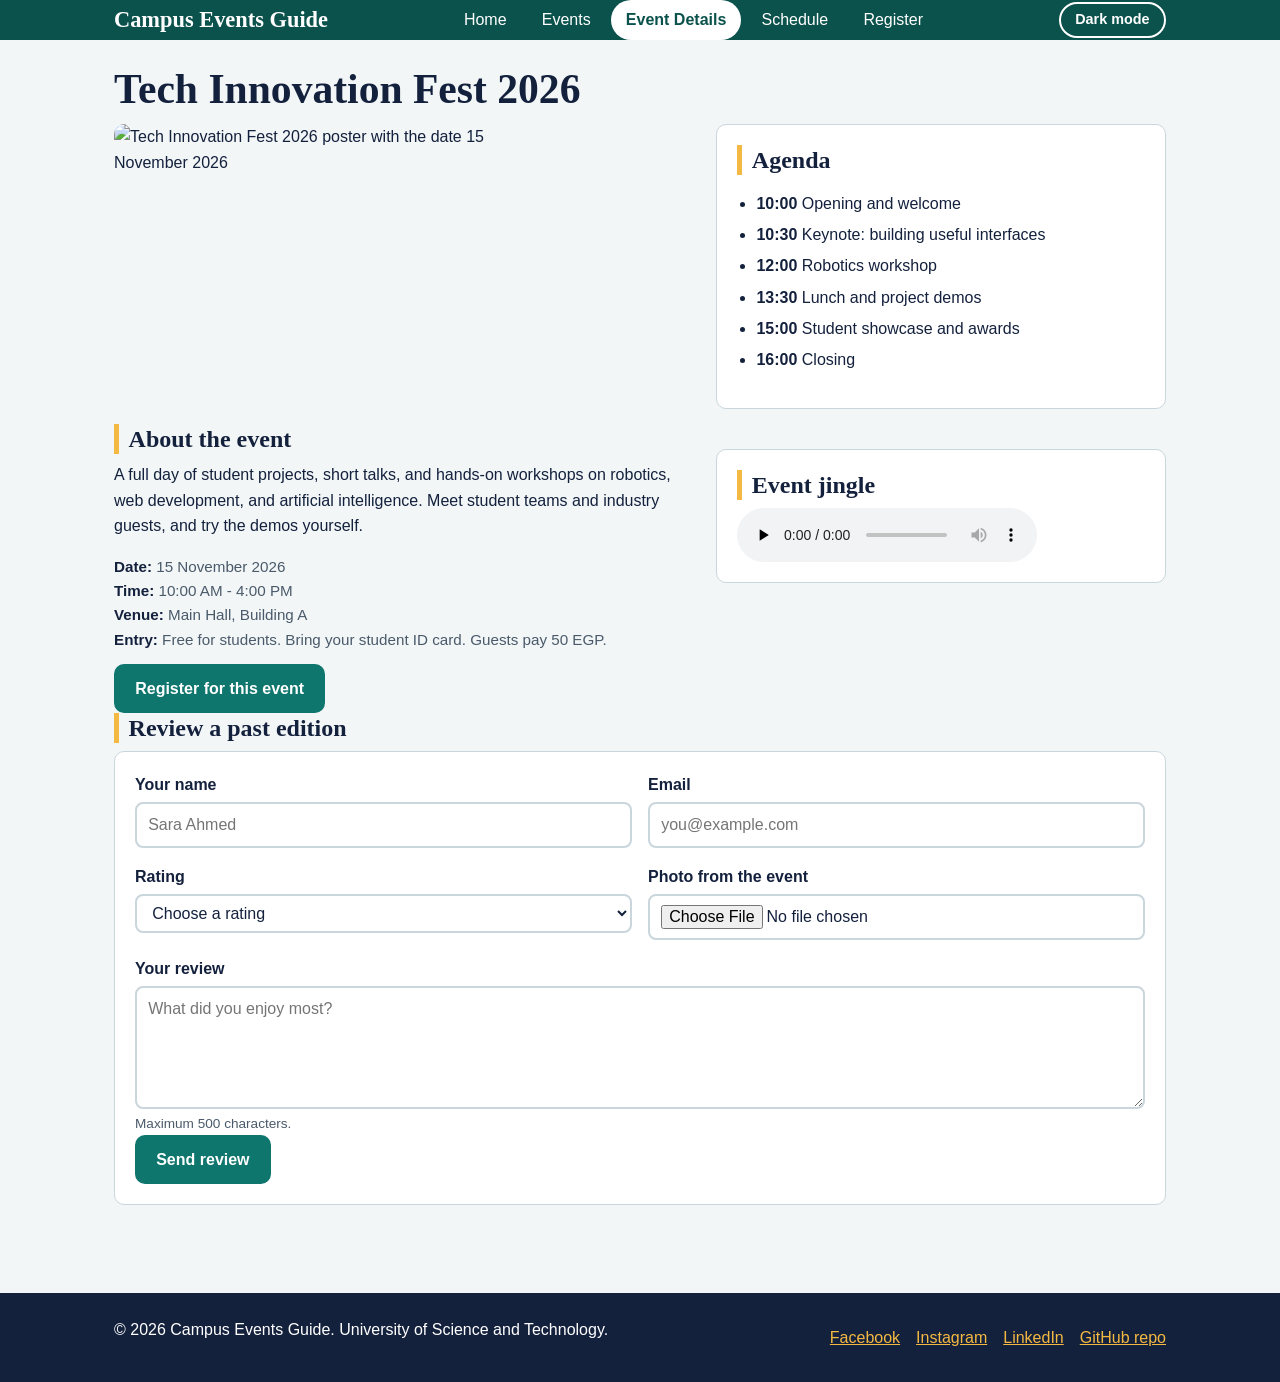
==== event-details.html @ 81b6d0ce "Add files via upload" ====
<!DOCTYPE html>
<html lang="en">

<head>
  <meta charset="UTF-8">
  <meta name="viewport" content="width=device-width, initial-scale=1">
  <title>Tech Innovation Fest 2026 | Campus Events Guide</title>
  <link rel="stylesheet" href="style.css">
</head>

<body>

  <input type="checkbox" id="theme-toggle" class="theme-toggle" aria-label="Toggle dark mode">
  <div class="page">
    <header class="site-header">
      <div class="container header-bar">
        <a class="brand" href="index.html">Campus Events Guide</a>
        <nav class="main-nav" aria-label="Main navigation">
          <ul>
            <li><a href="index.html">Home</a></li>
            <li><a href="events.html">Events</a></li>
            <li><a href="event-details.html" aria-current="page">Event Details</a></li>
            <li><a href="schedule.html">Schedule</a></li>
            <li><a href="registration.html">Register</a></li>
          </ul>
        </nav>
        <label class="toggle-label" for="theme-toggle">Dark mode</label>
      </div>
    </header>
    <main>
      <div class="container">
        <h1>Tech Innovation Fest 2026</h1>
        <div class="detail-layout">
          <article>
            <img src="assets/tech-fest.svg" alt="Tech Innovation Fest 2026 poster with the date 15 November 2026"
              width="400" height="300">
            <h2>About the event</h2>
            <p>A full day of student projects, short talks, and hands-on workshops on robotics, web development, and
              artificial intelligence. Meet student teams and industry guests, and try the demos yourself.</p>
            <ul class="event-meta">
              <li><strong>Date:</strong> 15 November 2026</li>
              <li><strong>Time:</strong> 10:00 AM - 4:00 PM</li>
              <li><strong>Venue:</strong> Main Hall, Building A</li>
              <li><strong>Entry:</strong> Free for students. Bring your student ID card. Guests pay 50 EGP.</li>
            </ul>
            <a class="btn" href="registration.html">Register for this event</a>
          </article>
          <aside>
            <section class="panel" aria-labelledby="agenda-heading">
              <h2 id="agenda-heading">Agenda</h2>
              <ul class="agenda">
                <li><strong>10:00</strong> Opening and welcome</li>
                <li><strong>10:30</strong> Keynote: building useful interfaces</li>
                <li><strong>12:00</strong> Robotics workshop</li>
                <li><strong>13:30</strong> Lunch and project demos</li>
                <li><strong>15:00</strong> Student showcase and awards</li>
                <li><strong>16:00</strong> Closing</li>
              </ul>
            </section>
            <section class="panel" aria-labelledby="media-heading">
              <h2 id="media-heading">Event jingle</h2>
              <audio controls preload="none" src="assets/event-promo.wav">Your browser does not support audio
                playback.</audio>
            </section>
          </aside>
        </div>
        <section aria-labelledby="review-heading">
          <h2 id="review-heading">Review a past edition</h2>
          <form action="#" method="post" enctype="multipart/form-data">
            <div class="form-grid">
              <div class="field">
                <label for="rev-name">Your name</label>
                <input type="text" id="rev-name" name="reviewer" required maxlength="40" placeholder="Sara Ahmed">
              </div>
              <div class="field">
                <label for="rev-email">Email</label>
                <input type="email" id="rev-email" name="email" required placeholder="you@example.com">
              </div>
              <div class="field">
                <label for="rev-rating">Rating</label>
                <select id="rev-rating" name="rating" required>
                  <option value="">Choose a rating</option>
                  <option>5 - Excellent</option>
                  <option>4 - Good</option>
                  <option>3 - Fair</option>
                  <option>2 - Poor</option>
                  <option>1 - Very poor</option>
                </select>
              </div>
              <div class="field">
                <label for="rev-photo">Photo from the event</label>
                <input type="file" id="rev-photo" name="photo" accept="image/*">
              </div>
              <div class="field wide">
                <label for="rev-text">Your review</label>
                <textarea id="rev-text" name="review" rows="4" required maxlength="500"
                  placeholder="What did you enjoy most?"></textarea>
                <span class="hint">Maximum 500 characters.</span>
              </div>
            </div>
            <button class="btn" type="submit">Send review</button>
          </form>
        </section>
      </div>
    </main>
    <footer class="site-footer">
      <div class="container footer-bar">
        <p>&copy; 2026 Campus Events Guide. University of Science and Technology.</p>
        <ul class="social-links" aria-label="Social links">
          <li><a href="https://www.facebook.com/" target="_blank" rel="noopener">Facebook</a></li>
          <li><a href="https://www.instagram.com/" target="_blank" rel="noopener">Instagram</a></li>
          <li><a href="https://www.linkedin.com/" target="_blank" rel="noopener">LinkedIn</a></li>
          <li><a href="https://github.com/yourusername/campus_events_yourname" target="_blank" rel="noopener">GitHub
              repo</a></li>
        </ul>
      </div>
    </footer>
  </div>
</body>

</html>
---- style.css ----
:root {
  --bg: #f2f6f7;
  --surface: #ffffff;
  --text: #14213d;
  --muted: #4a5a6a;
  --primary: #0f766e;
  --primary-dark: #0b524c;
  --accent: #f4b942;
  --border: #c9d6dc;
  --radius: 10px;
  --max-width: 1100px;
}


*,
*::before,
*::after {
  box-sizing: border-box;
}

html {
  scroll-behavior: smooth;
}

body {
  margin: 0;
  font-family: "Segoe UI", Tahoma, Arial, sans-serif;
  line-height: 1.6;
  color: var(--text);
  background: var(--bg);
}

h1,
h2,
h3 {
  font-family: Georgia, "Times New Roman", serif;
  line-height: 1.25;
  margin: 0 0 0.5rem;
}

h1 {
  font-size: 2rem;
}

h2 {
  font-size: 1.5rem;
  border-left: 5px solid var(--accent);
  padding-left: 0.6rem;
}

h3 {
  font-size: 1.15rem;
}

p {
  margin: 0 0 1rem;
}

img,
audio,
video {
  max-width: 100%;
  display: block;
}

img {
  height: auto;
  border-radius: var(--radius);
}

a {
  color: var(--primary);
}


.page {
  background: var(--bg);
  color: var(--text);
  min-height: 100vh;
  display: flex;
  flex-direction: column;
}

.container {
  width: 100%;
  max-width: var(--max-width);
  margin: 0 auto;
  padding: 0 1rem;
}

main {
  flex: 1;
  padding: 1.5rem 0 3rem;
}

section {
  margin-bottom: 2.5rem;
}


.site-header {
  background: var(--primary-dark);
  color: #ffffff;
}

.header-bar {
  display: flex;
  flex-wrap: wrap;
  align-items: center;
  justify-content: space-between;
  gap: 0.75rem;
  padding: 0.9rem 1rem;
}

.brand {
  font-family: Georgia, serif;
  font-size: 1.4rem;
  font-weight: bold;
  color: #ffffff;
  text-decoration: none;
}

.main-nav ul {
  display: flex;
  flex-wrap: wrap;
  gap: 0.4rem;
  list-style: none;
  margin: 0;
  padding: 0;
}

.main-nav a {
  display: block;
  padding: 0.45rem 0.9rem;
  color: #ffffff;
  text-decoration: none;
  border-radius: 999px;
  transition: background 0.25s, color 0.25s;
}

.main-nav a:hover,
.main-nav a:focus-visible {
  background: var(--accent);
  color: #14213d;
}

.main-nav ul li a[aria-current="page"] {
  background: #ffffff;
  color: var(--primary-dark);
  font-weight: 600;
}


.hero {
  background: linear-gradient(135deg, var(--primary), var(--primary-dark));
  color: #ffffff;
  padding: 2.5rem 0;
}

.hero p {
  max-width: 60ch;
  font-size: 1.1rem;
}


.card-grid {
  display: grid;
  grid-template-columns: repeat(auto-fit, minmax(250px, 1fr));
  gap: 1.25rem;
}

.detail-layout {
  display: grid;
  grid-template-columns: 1fr;
  gap: 1.5rem;
}

.form-grid {
  display: grid;
  grid-template-columns: 1fr;
  gap: 1rem;
}


.event-card {
  background: var(--surface);
  border: 1px solid var(--border);
  border-radius: var(--radius);
  overflow: hidden;
  display: flex;
  flex-direction: column;
  transition: transform 0.25s, box-shadow 0.25s;
}

.event-card img {
  border-radius: 0;
  width: 100%;
}

.card-body {
  padding: 1rem;
  display: flex;
  flex-direction: column;
  flex: 1;
}

.card-body .btn {
  margin-top: auto;
  align-self: flex-start;
}

.event-meta {
  color: var(--muted);
  font-size: 0.95rem;
  margin: 0 0 0.75rem;
  padding: 0;
  list-style: none;
}

.event-meta strong {
  color: var(--text);
}

.tag {
  display: inline-block;
  background: var(--accent);
  color: #14213d;
  font-size: 0.8rem;
  font-weight: 600;
  padding: 0.1rem 0.6rem;
  border-radius: 999px;
  margin-bottom: 0.5rem;
  align-self: flex-start;
}

.tag.past {
  background: var(--border);
}

/* Complex selector: card hover affects its title and button */
.event-card:hover {
  transform: translateY(-4px);
  box-shadow: 0 8px 20px rgba(20, 33, 61, 0.18);
}

.event-card:hover h3 {
  color: var(--primary);
}

.btn {
  display: inline-block;
  background: var(--primary);
  color: #ffffff;
  border: 2px solid var(--primary);
  padding: 0.6rem 1.2rem;
  border-radius: var(--radius);
  font: inherit;
  font-weight: 600;
  text-decoration: none;
  cursor: pointer;
  transition: background 0.25s, color 0.25s, transform 0.25s;
}

.btn:hover,
.btn:focus-visible {
  background: var(--accent);
  border-color: var(--accent);
  color: #14213d;
  transform: translateY(-2px);
}

.panel {
  background: var(--surface);
  border: 1px solid var(--border);
  border-radius: var(--radius);
  padding: 1.25rem;
}

.agenda {
  padding-left: 1.2rem;
}

.agenda li {
  margin-bottom: 0.35rem;
}

.notice {
  border-left: 5px solid var(--primary);
  background: var(--surface);
  padding: 0.8rem 1rem;
  border-radius: var(--radius);
}


.table-wrap {
  overflow-x: auto;
  background: var(--surface);
  border: 1px solid var(--border);
  border-radius: var(--radius);
}

table {
  width: 100%;
  border-collapse: collapse;
  min-width: 560px;
}

caption {
  text-align: left;
  padding: 0.8rem 1rem;
  font-weight: 600;
}

th,
td {
  padding: 0.75rem 1rem;
  text-align: left;
  border-bottom: 1px solid var(--border);
}

thead th {
  background: var(--primary-dark);
  color: #ffffff;
}

tbody tr:nth-child(even) {
  background: rgba(15, 118, 110, 0.07);
}

tbody tr {
  transition: background 0.25s;
}

tbody tr:hover {
  background: rgba(244, 185, 66, 0.3);
}

tr.featured th,
tr.featured td {
  font-weight: 700;
}


.site-footer {
  background: var(--text);
  color: #ffffff;
  padding: 1.5rem 0;
  margin-top: auto;
}

.footer-bar {
  display: flex;
  flex-wrap: wrap;
  justify-content: space-between;
  align-items: center;
  gap: 1rem;
}

.social-links {
  display: flex;
  flex-wrap: wrap;
  gap: 1rem;
  list-style: none;
  margin: 0;
  padding: 0;
}

.site-footer a {
  color: var(--accent);
  transition: color 0.25s;
}

.site-footer a:hover {
  color: #ffffff;
}


form {
  background: var(--surface);
  border: 1px solid var(--border);
  border-radius: var(--radius);
  padding: 1.25rem;
}

fieldset {
  border: 1px solid var(--border);
  border-radius: var(--radius);
  margin: 0 0 1.25rem;
  padding: 1rem;
  min-width: 0;
}

legend {
  font-weight: 700;
  padding: 0 0.5rem;
  color: var(--primary);
}

.field {
  display: flex;
  flex-direction: column;
  gap: 0.3rem;
  min-width: 0;
}

label {
  font-weight: 600;
}

.choice {
  display: flex;
  align-items: center;
  gap: 0.5rem;
  font-weight: 400;
}

input,
select,
textarea {
  width: 100%;
  max-width: 100%;
  font: inherit;
  color: var(--text);
  background: var(--surface);
  border: 2px solid var(--border);
  border-radius: 8px;
  padding: 0.5rem 0.7rem;
  transition: border-color 0.25s, box-shadow 0.25s;
}

input[type="checkbox"],
input[type="radio"] {
  width: auto;
}

input[type="range"],
input[type="color"] {
  padding: 0.2rem;
  height: 2.4rem;
}

input:focus,
select:focus,
textarea:focus {
  outline: none;
  border-color: var(--primary);
  box-shadow: 0 0 0 3px rgba(15, 118, 110, 0.3);
}

form input:required:invalid:not(:placeholder-shown) {
  border-color: #c1121f;
}

.hint {
  font-size: 0.85rem;
  color: var(--muted);
}


.theme-toggle {
  position: absolute;
  opacity: 0;
  pointer-events: none;
}

.toggle-label {
  cursor: pointer;
  border: 2px solid #ffffff;
  border-radius: 999px;
  padding: 0.3rem 0.9rem;
  font-size: 0.9rem;
  font-weight: 600;
  color: #ffffff;
  transition: background 0.25s, color 0.25s;
}

.toggle-label:hover {
  background: #ffffff;
  color: var(--primary-dark);
}

.theme-toggle:focus-visible~.page .toggle-label {
  outline: 3px solid var(--accent);
  outline-offset: 2px;
}

.theme-toggle:checked~.page {
  --bg: #0e1621;
  --surface: #182433;
  --text: #e8eef3;
  --muted: #a9b8c6;
  --primary: #3fb8ac;
  --primary-dark: #0a2e2b;
  --border: #33465a;
}

.theme-toggle:checked~.page .toggle-label {
  background: #ffffff;
  color: var(--primary-dark);
}

.theme-toggle:checked~.page .btn {
  color: #0e1621;
}

.theme-toggle:checked~.page .site-footer {
  background: #070c12;
}

.theme-toggle:checked~.page .main-nav ul li a[aria-current="page"] {
  color: #0a2e2b;
}


@media (min-width: 768px) {
  h1 {
    font-size: 2.6rem;
  }

  .container {
    padding: 0 1.5rem;
  }

  .detail-layout {
    grid-template-columns: 1fr 1fr;
  }

  .form-grid {
    grid-template-columns: 1fr 1fr;
  }

  .form-grid .wide {
    grid-column: 1 / -1;
  }
}

@media (min-width: 1024px) {
  .detail-layout {
    grid-template-columns: 5fr 4fr;
    gap: 2.5rem;
  }

  .card-grid {
    gap: 1.75rem;
  }

  .hero {
    padding: 4rem 0;
  }
}

@media (max-width: 480px) {
  .header-bar {
    flex-direction: column;
    align-items: flex-start;
  }

  .main-nav a {
    padding: 0.4rem 0.7rem;
    font-size: 0.95rem;
  }

  .btn {
    width: 100%;
    text-align: center;
  }

  .card-body .btn {
    align-self: stretch;
  }
}

@media (prefers-reduced-motion: reduce) {
  * {
    transition: none !important;
    scroll-behavior: auto !important;
  }
}
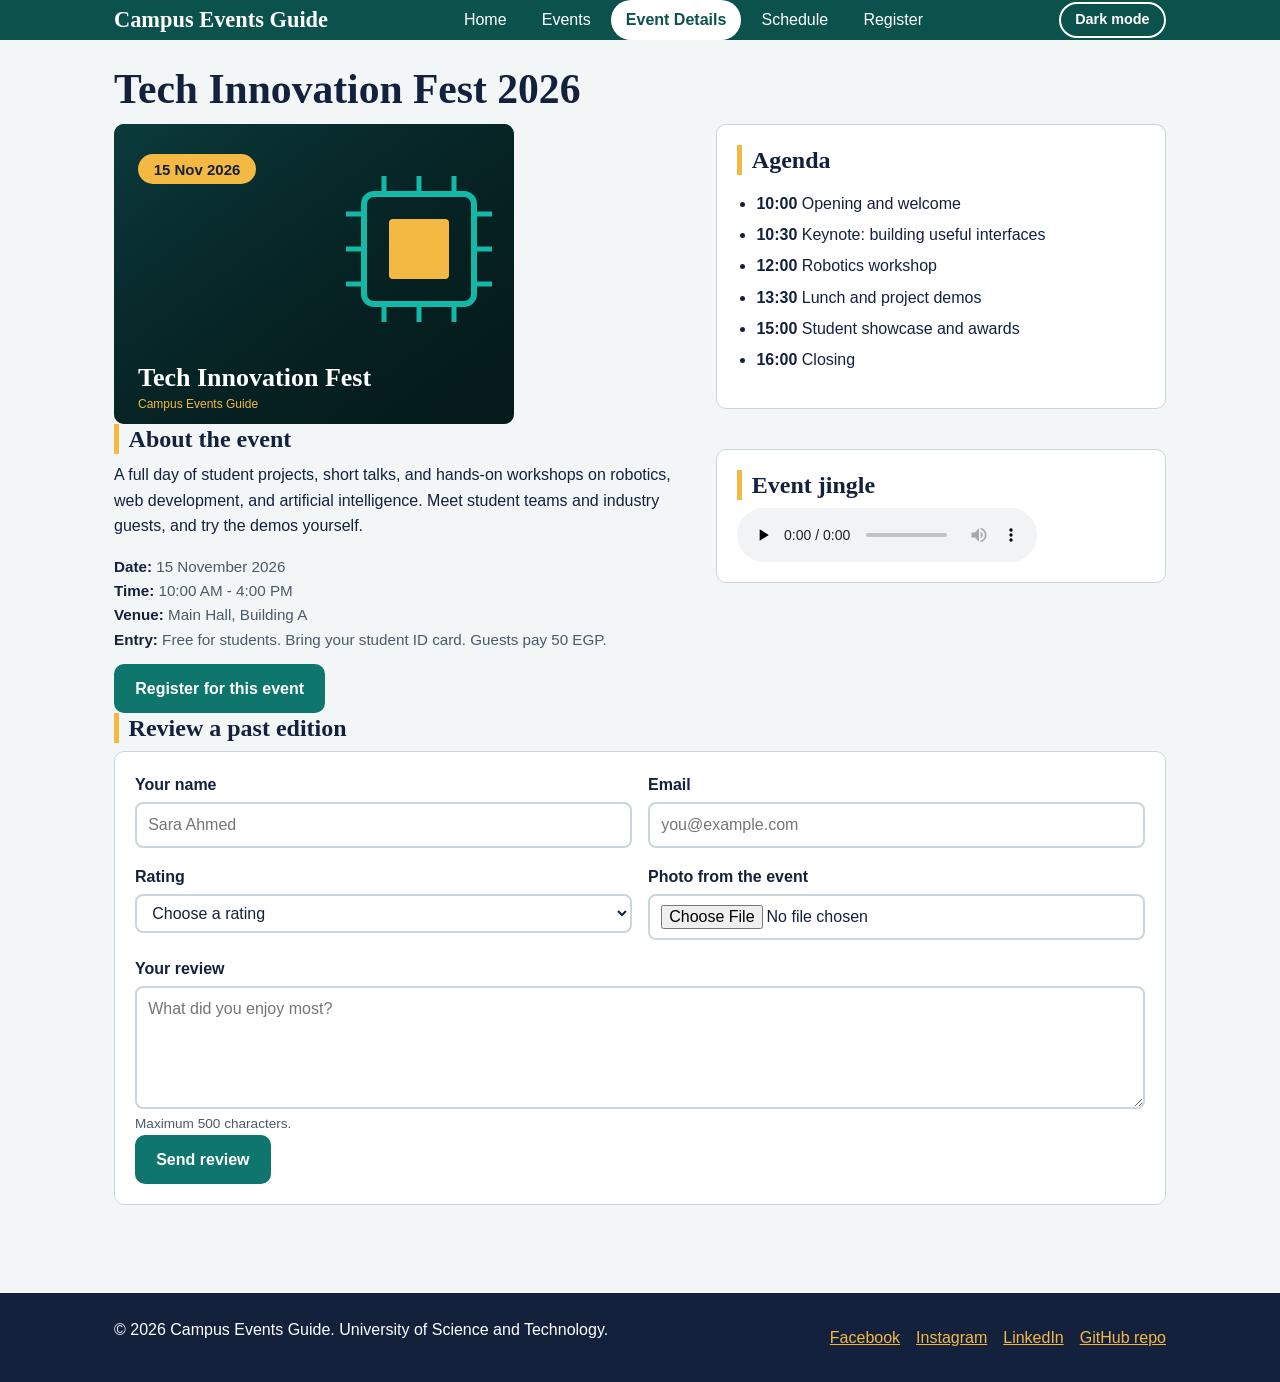
==== commit 0b2cce20: "Update event-details.html" ====
--- a/event-details.html
+++ b/event-details.html
@@ -110,7 +110,7 @@
           <li><a href="https://www.facebook.com/" target="_blank" rel="noopener">Facebook</a></li>
           <li><a href="https://www.instagram.com/" target="_blank" rel="noopener">Instagram</a></li>
           <li><a href="https://www.linkedin.com/" target="_blank" rel="noopener">LinkedIn</a></li>
-          <li><a href="https://github.com/yourusername/campus_events_yourname" target="_blank" rel="noopener">GitHub
+          <li><a href="https://github.com/nour-hisham1111/Assignment-1" target="_blank" rel="noopener">GitHub
               repo</a></li>
         </ul>
       </div>
@@ -118,4 +118,4 @@
   </div>
 </body>
 
-</html>+</html>
